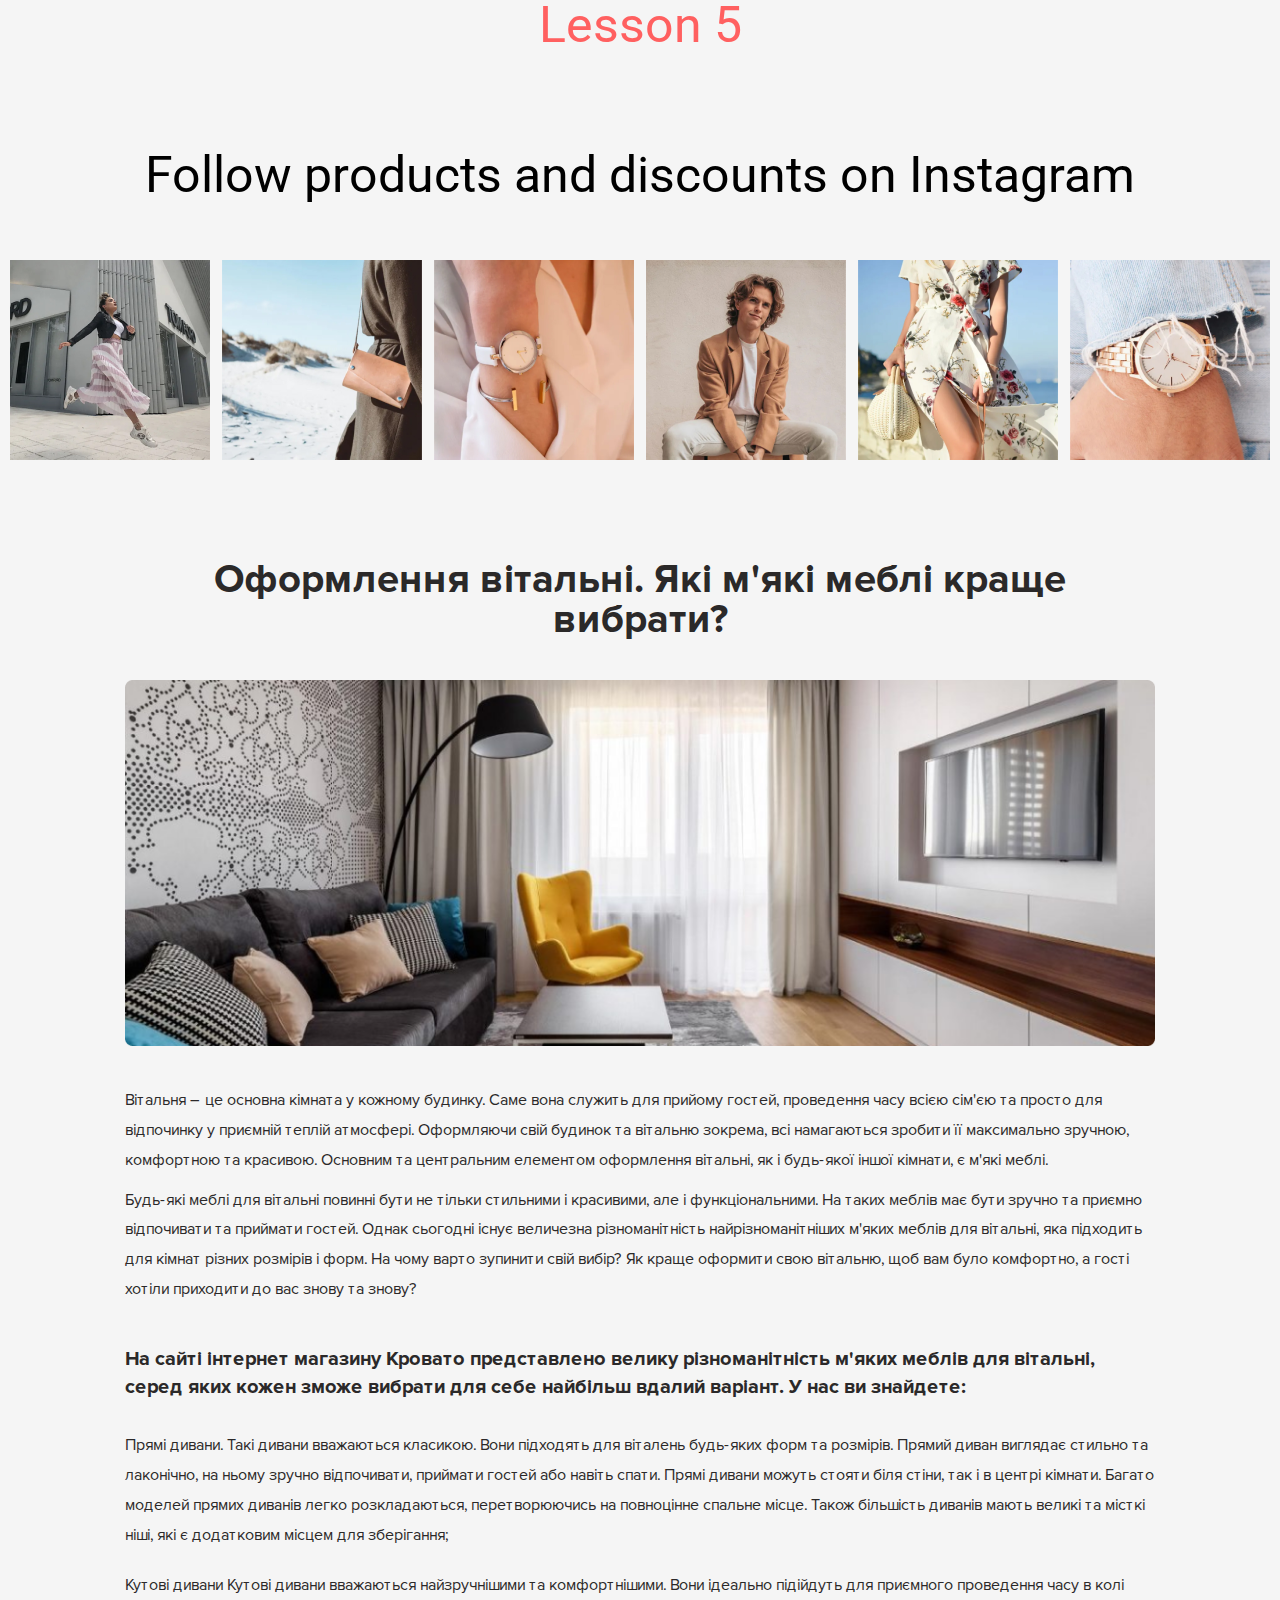
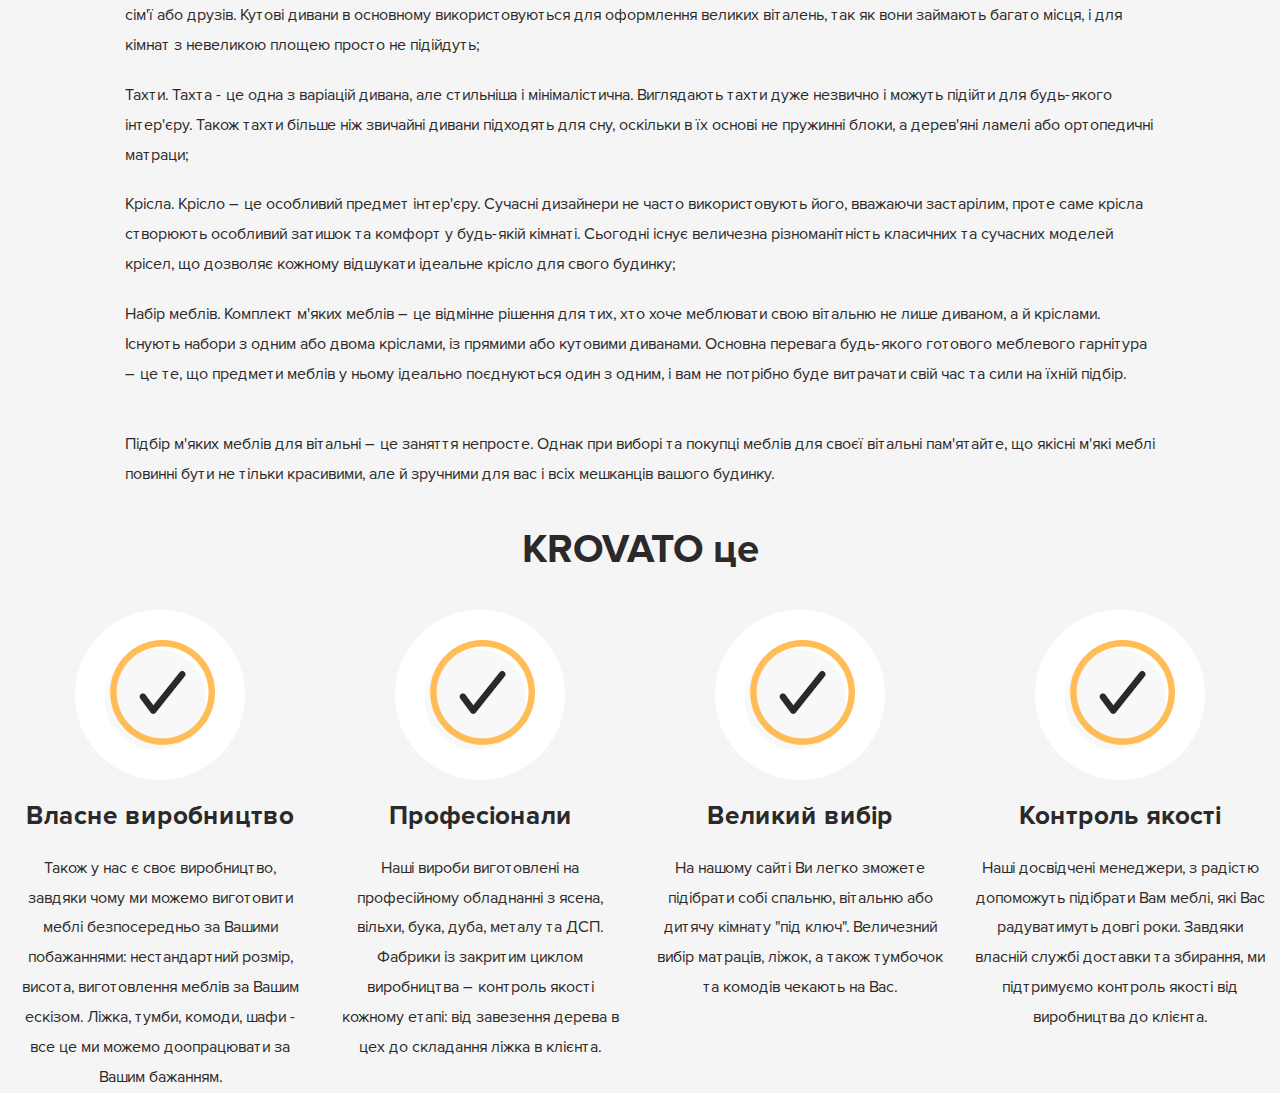
==== lesson_5/index.html @ 565e867b "Add files via upload" ====
<!DOCTYPE html>
  <html lang="zxx">

  <head>
    <meta charset="UTF-8">
    <meta name="viewport" content="width=device-width, initial-scale=1.0">
    <link rel="stylesheet" href="css/style.css">
    <title>Lesson 5</title>
  </head>

  <body>
    <header id="header" class="header"> </header>
    <main class="page">
      <h1 class="title">Lesson 5</h1>
      <section class="follow">
        <div class="follow-container">
          <h2 class="sub-title">
            Follow products and discounts on Instagram
          </h2>
          <div class="gallery">
            <div class="gallery-image">
              <img src="img/follow/img-1.png" alt="bike">
            </div>
            <div class="gallery-image">
              <img src="img/follow/img-2.png" alt="bike">
            </div>
            <div class="gallery-image">
              <img src="img/follow/img-3.png" alt="bike">
            </div>
            <div class="gallery-image">
              <img src="img/follow/img-4.png" alt="bike">
            </div>
            <div class="gallery-image">
              <img src="img/follow/img-5.png" alt="bike">
            </div>
            <div class="gallery-image">
              <img src="img/follow/img-6.png" alt="bike">
            </div>

          </div>
        </div>

      </section>
      <section class="hall">
        <div class="hall-container">
          <h2 class="sub-title">
            Оформлення вітальні. Які м'які меблі краще вибрати?
          </h2>
          <div class="image"><img src="img/hall/img-1.png" alt="hall"></div>
          <div class="text">
            <p> 
              Вітальня – це основна кімната у кожному будинку. Саме вона служить для прийому гостей, проведення часу
              всією сім'єю та просто для відпочинку у приємній теплій атмосфері. Оформляючи свій будинок та вітальню
              зокрема, всі намагаються зробити її максимально зручною, комфортною та красивою. Основним та центральним
              елементом оформлення вітальні, як і будь-якої іншої кімнати, є м'які меблі.
            </p>
            <p>
              Будь-які меблі для вітальні повинні бути не тільки стильними і красивими, але і функціональними. На таких
              меблів має бути зручно та приємно відпочивати та приймати гостей. Однак сьогодні існує величезна
              різноманітність найрізноманітніших м'яких меблів для вітальні, яка підходить для кімнат різних розмірів і
              форм. На чому варто зупинити свій вибір? Як краще оформити свою вітальню, щоб вам було комфортно, а гості
              хотіли приходити до вас знову та знову?
            </p>
          </div>
          <h3 class="sub-sub-title">
            На сайті інтернет магазину Кровато представлено велику різноманітність м'яких меблів для вітальні, серед яких кожен зможе вибрати для себе найбільш вдалий варіант. У нас ви знайдете:
          </h3>
          <ul class="list">
            <li class="item">
              <p>Прямі дивани. Такі дивани вважаються класикою. Вони підходять для віталень будь-яких форм та розмірів. Прямий диван виглядає стильно та лаконічно, на ньому зручно відпочивати, приймати гостей або навіть спати. Прямі дивани можуть стояти біля стіни, так і в центрі кімнати. Багато моделей прямих диванів легко розкладаються, перетворюючись на повноцінне спальне місце. Також більшість диванів мають великі та місткі ніші, які є додатковим місцем для зберігання;</p>
            </li>
            <li class="item">
              <p>Кутові дивани Кутові дивани вважаються найзручнішими та комфортнішими. Вони ідеально підійдуть для приємного проведення часу в колі сім'ї або друзів. Кутові дивани в основному використовуються для оформлення великих віталень, так як вони займають багато місця, і для кімнат з невеликою площею просто не підійдуть;</p>
            </li>
            <li class="item">
              <p>Тахти. Тахта - це одна з варіацій дивана, але стильніша і мінімалістична. Виглядають тахти дуже незвично і можуть підійти для будь-якого інтер'єру. Також тахти більше ніж звичайні дивани підходять для сну, оскільки в їх основі не пружинні блоки, а дерев'яні ламелі або ортопедичні матраци;</p>
            </li>
            <li class="item">
              <p>Крісла. Крісло – це особливий предмет інтер'єру. Сучасні дизайнери не часто використовують його, вважаючи застарілим, проте саме крісла створюють особливий затишок та комфорт у будь-якій кімнаті. Сьогодні існує величезна різноманітність класичних та сучасних моделей крісел, що дозволяє кожному відшукати ідеальне крісло для свого будинку;</p>
            </li>
            <li class="item">
              <p>Набір меблів. Комплект м'яких меблів – це відмінне рішення для тих, хто хоче меблювати свою вітальню не лише диваном, а й кріслами. Існують набори з одним або двома кріслами, із прямими або кутовими диванами. Основна перевага будь-якого готового меблевого гарнітура – це те, що предмети меблів у ньому ідеально поєднуються один з одним, і вам не потрібно буде витрачати свій час та сили на їхній підбір.</p>
            </li>
          </ul>
          <div class="text">
            <p>
              Підбір м'яких меблів для вітальні – це заняття непросте. Однак при виборі та покупці меблів для своєї вітальні пам'ятайте, що якісні м'які меблі повинні бути не тільки красивими, але й зручними для вас і всіх мешканців вашого будинку.
            </p>
          </div>
        </div>
      </section>
      <section class="krovato">
        <div class="krovato-container">
          <h2 class="sub-title">
            KROVATO це
          </h2>
          <div class="columns">
            <div class="column">
              <div class="image">
                <img src="img/krovato/column-check.png" alt="Check icon">
              </div>
              <h3 class="sub-sub-title">Власне виробництво</h3>
              <div class="text">
                <p>
                  Також у нас є своє виробництво, завдяки чому ми можемо виготовити меблі безпосередньо за Вашими побажаннями: нестандартний розмір, висота, виготовлення меблів за Вашим ескізом. Ліжка, тумби, комоди, шафи - все це ми можемо доопрацювати за Вашим бажанням.
                </p>
              </div>
            </div>
            <div class="column">
              <div class="image">
                <img src="img/krovato/column-check.png" alt="Check icon">
              </div>
              <h3 class="sub-sub-title">Професіонали</h3>
              <div class="text">
                <p>
                  Наші вироби виготовлені на професійному обладнанні з ясена, вільхи, бука, дуба, металу та ДСП. Фабрики із закритим циклом виробництва – контроль якості кожному етапі: від завезення дерева в цех до складання ліжка в клієнта.
                </p>
              </div>
            </div>
            <div class="column">
              <div class="image">
                <img src="img/krovato/column-check.png" alt="Check icon">
              </div>
              <h3 class="sub-sub-title">Великий вибір</h3>
              <div class="text">
                <p>
                  На нашому сайті Ви легко зможете підібрати собі спальню, вітальню або дитячу кімнату "під ключ". Величезний вибір матраців, ліжок, а також тумбочок та комодів чекають на Вас.
                </p>
              </div>
            </div>
            <div class="column">
              <div class="image">
                <img src="img/krovato/column-check.png" alt="Check icon">
              </div>
              <h3 class="sub-sub-title">Контроль якості</h3>
              <div class="text">
                <p>
                  Наші досвідчені менеджери, з радістю допоможуть підібрати Вам меблі, які Вас радуватимуть довгі роки.
  Завдяки власній службі доставки та збирання, ми підтримуємо контроль якості від виробництва до клієнта.
                </p>
              </div>
            </div>
          </div>
        </div>
      </section>
    </main>
    <footer id="footer" class="footer"> </footer>
  </body>

  </html>
---- lesson_5/css/style.css ----
/* //////////////////////////////////////// ШРИФТИ /////////////////////////////////////////////// */
@import url("fonts.css");



/* //////////////////////////////////////// ОБНУЛЕННЯ /////////////////////////////////////////////// */
@import url("reset.css");



body{
    font-family: Roboto, sans-serif;
    background-color: #f5f5f5;
}
.title {
  font-size: 50px;
  color: #ff6060;
  text-align: center;
  margin-bottom: 100px;
}
.image img{
  max-width: 100%;
}

/* //////////////////////////////////////// FOLLOW BLOCK /////////////////////////////////////////////// */
.follow{
  margin-bottom: 100px;
}
.follow-container {
  max-width: 1300px;
  padding: 0 10px;
  margin: 0 auto; 
}
.follow .sub-title {
  font-size: 50px;
  color: #000;
  text-align: center;
  margin-bottom: 60px;
}
.gallery {
  margin: 0 -6px;
  font-size: 0;
}
.gallery-image {
  display: inline-block;
  padding: 0 6px;
  overflow: hidden;
  width: 16.6667%;
}
.gallery-image img{
  max-width: 100%;
}

/* //////////////////////////////////////// FOLLOW BLOCK /////////////////////////////////////////////// */
.hall{
  font-family: 'Proxima Nova Rg';
  color: #2b2929;
}
.hall-container{
  max-width: 1050px;
  padding: 0 10px;
  margin: 0 auto;
}
.hall .sub-title{
  font-size: 40px;
  text-align: center;
  margin-bottom: 40px;
  font-weight: 700;
}
.hall .image{
  text-align: center;
  margin-bottom: 40px;
}

.hall .text{
  line-height: 187.5%; /* 30/16 */
  margin-bottom: 40px;
}
.hall .text p{
  margin-bottom: 10px;
}
.sub-sub-title {
  font-size: 20px;
  line-height: 140%; /* 28/20 */
  margin-bottom: 30px;
  font-weight: 700;
}
.list {
  margin-bottom: 40px;
}
.item {
  line-height: 187.5%; /* 30/16 */
  margin-bottom: 20px;
}


/* //////////////////////////////////////// KROVATO BLOCK /////////////////////////////////////////////// */

.krovato {
  font-family: 'Proxima Nova Rg';
  color: #2b2929;
}
.krovato-container {
  margin: 0 auto;
  max-width: 1270px;
  padding: 0 10px;
}
.krovato .sub-title {
  font-size: 40px;
  text-align: center;
  margin-bottom: 40px;
  font-weight: 700;
}
.columns {
  margin: 0 -15px;
  font-size: 0;
 
}
.column {
  display: inline-block;
  overflow: hidden;
  padding: 0 15px;
  width: 25%;
  text-align: center;
  vertical-align: top;
}
.krovato .image {
  max-width: 170px;
  margin: 0 auto;
  margin-bottom: 20px;
}
.krovato .sub-sub-title {
  font-weight: 700;
  margin-bottom: 20px;
  font-size: 26px;
  line-height: 130.769231%; /* 34/26 */
}
.krovato .text {
  font-size: 16px;
  line-height: 187.5%; /* 30/16 */
  font-weight: normal;
}
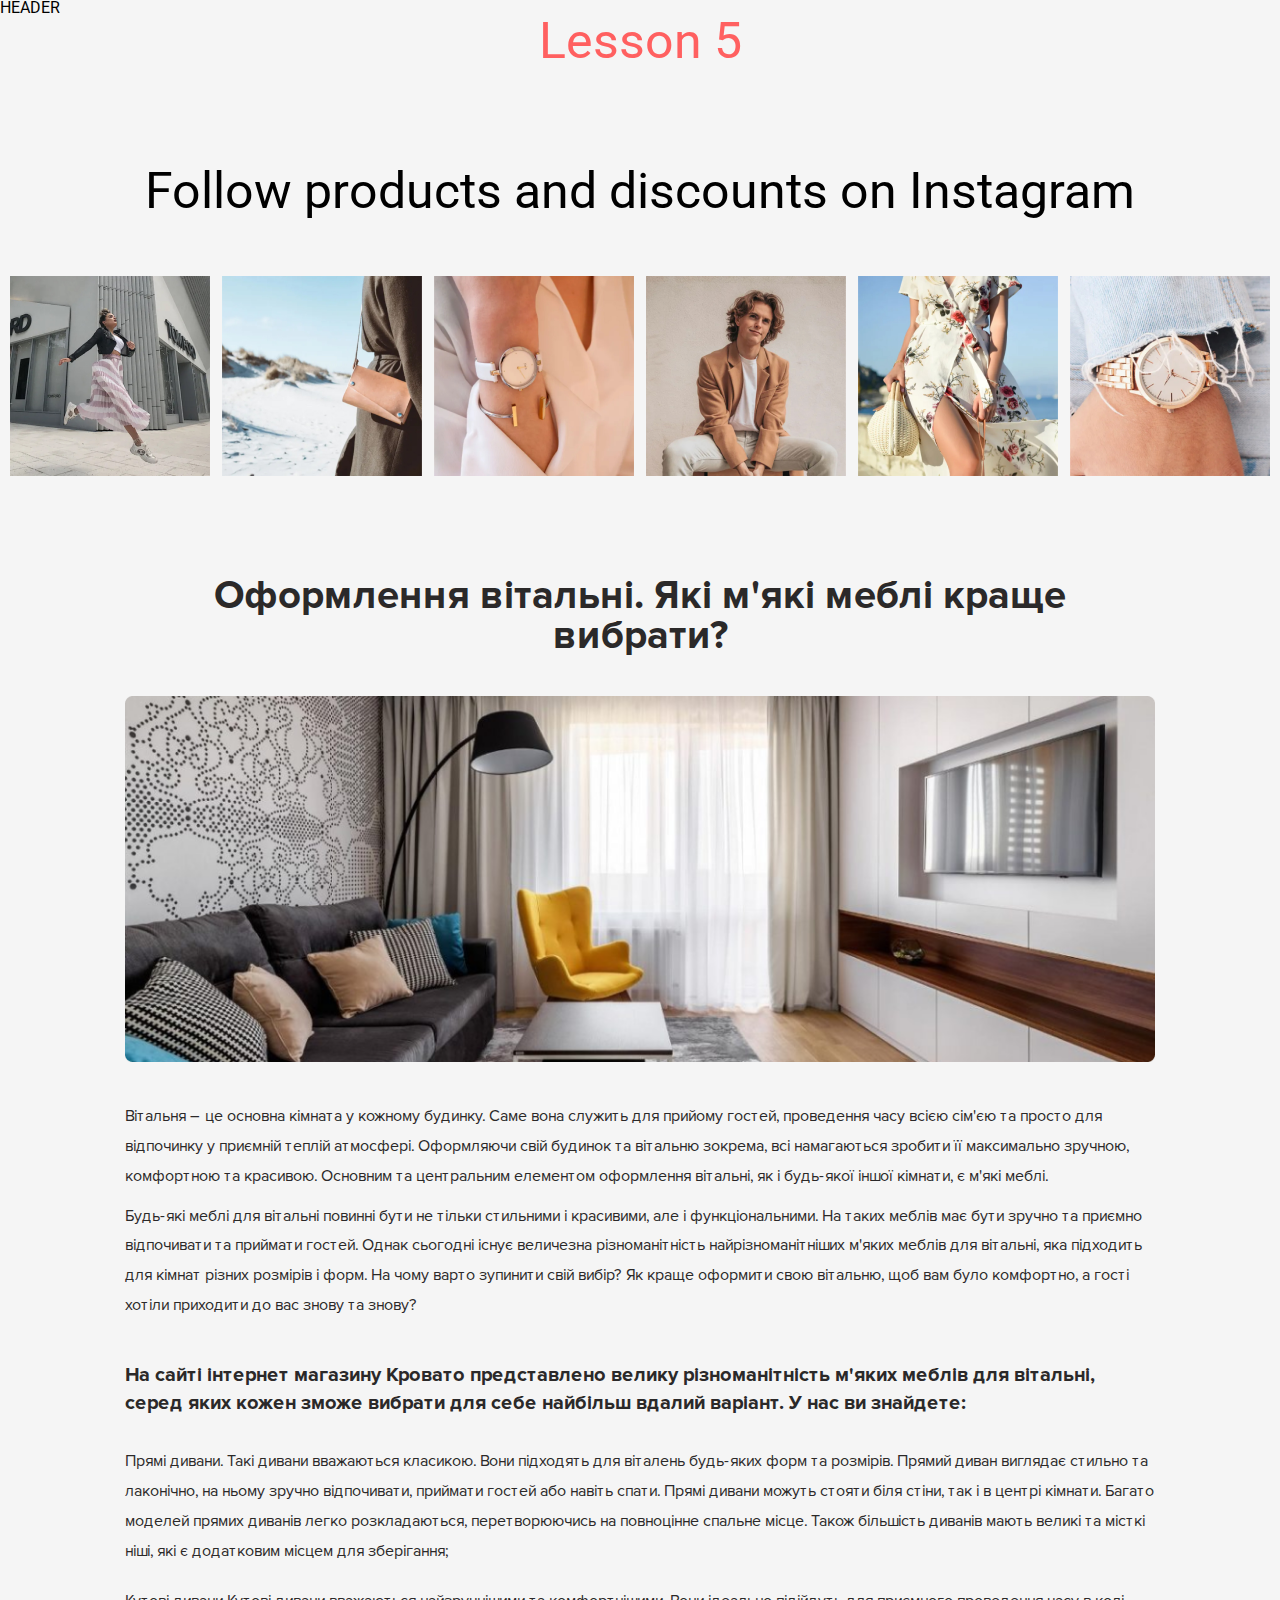
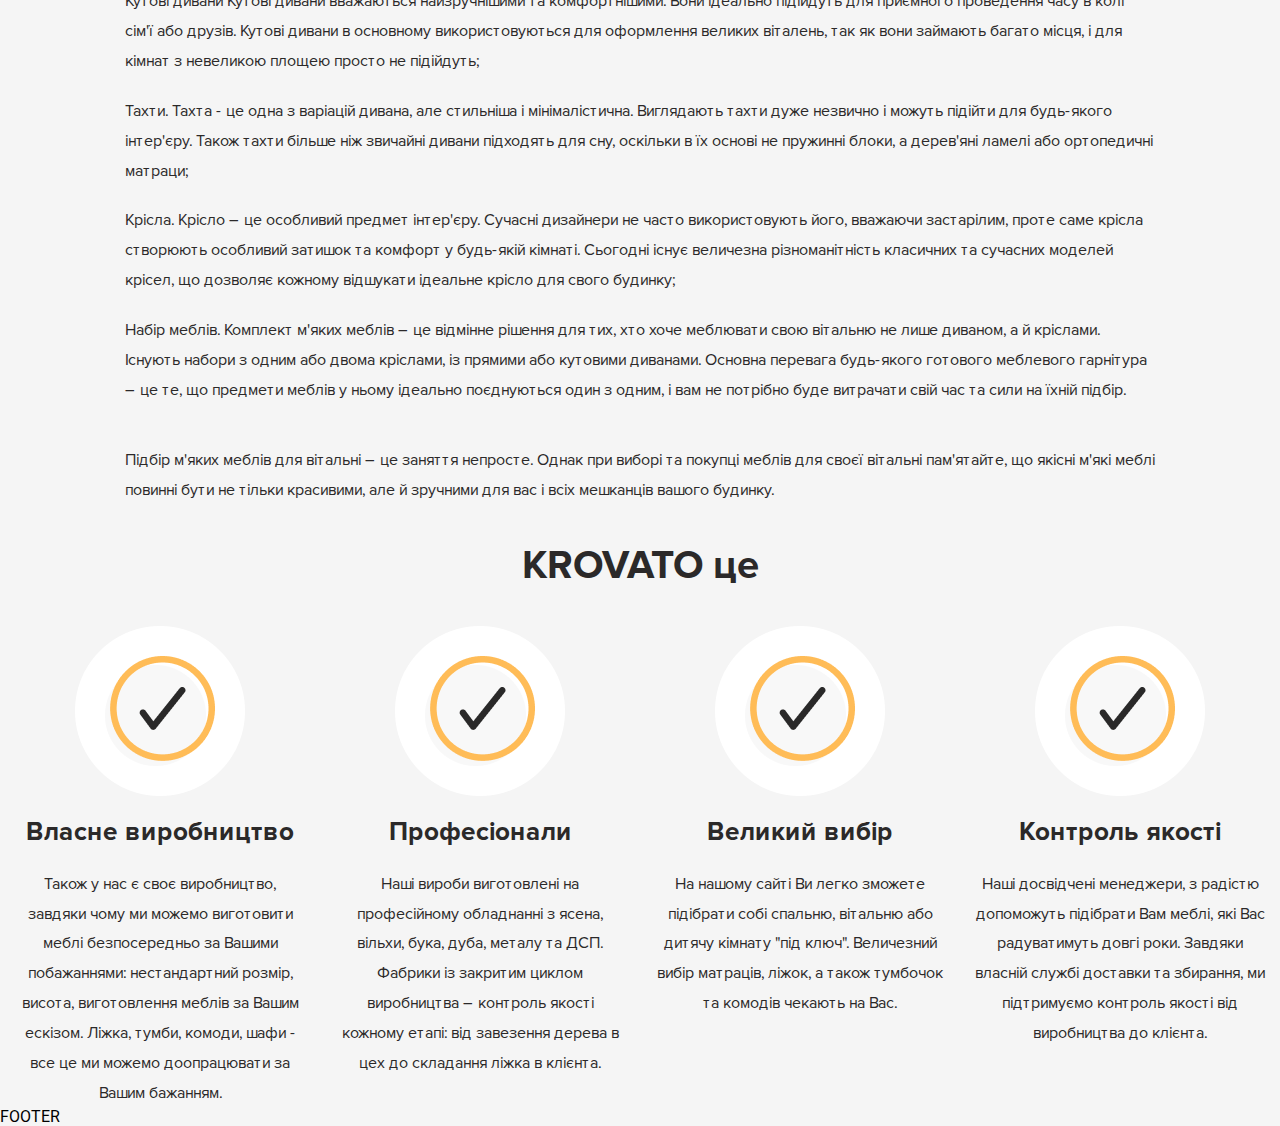
==== commit 4af54d18: "Update index.html" ====
--- a/lesson_5/index.html
+++ b/lesson_5/index.html
@@ -9,7 +9,7 @@
   </head>
 
   <body>
-    <header id="header" class="header"> </header>
+    <header id="header" class="header"> HEADER</header>
     <main class="page">
       <h1 class="title">Lesson 5</h1>
       <section class="follow">
@@ -144,7 +144,7 @@
         </div>
       </section>
     </main>
-    <footer id="footer" class="footer"> </footer>
+    <footer id="footer" class="footer">FOOTER </footer>
   </body>
 
-  </html>+  </html>
